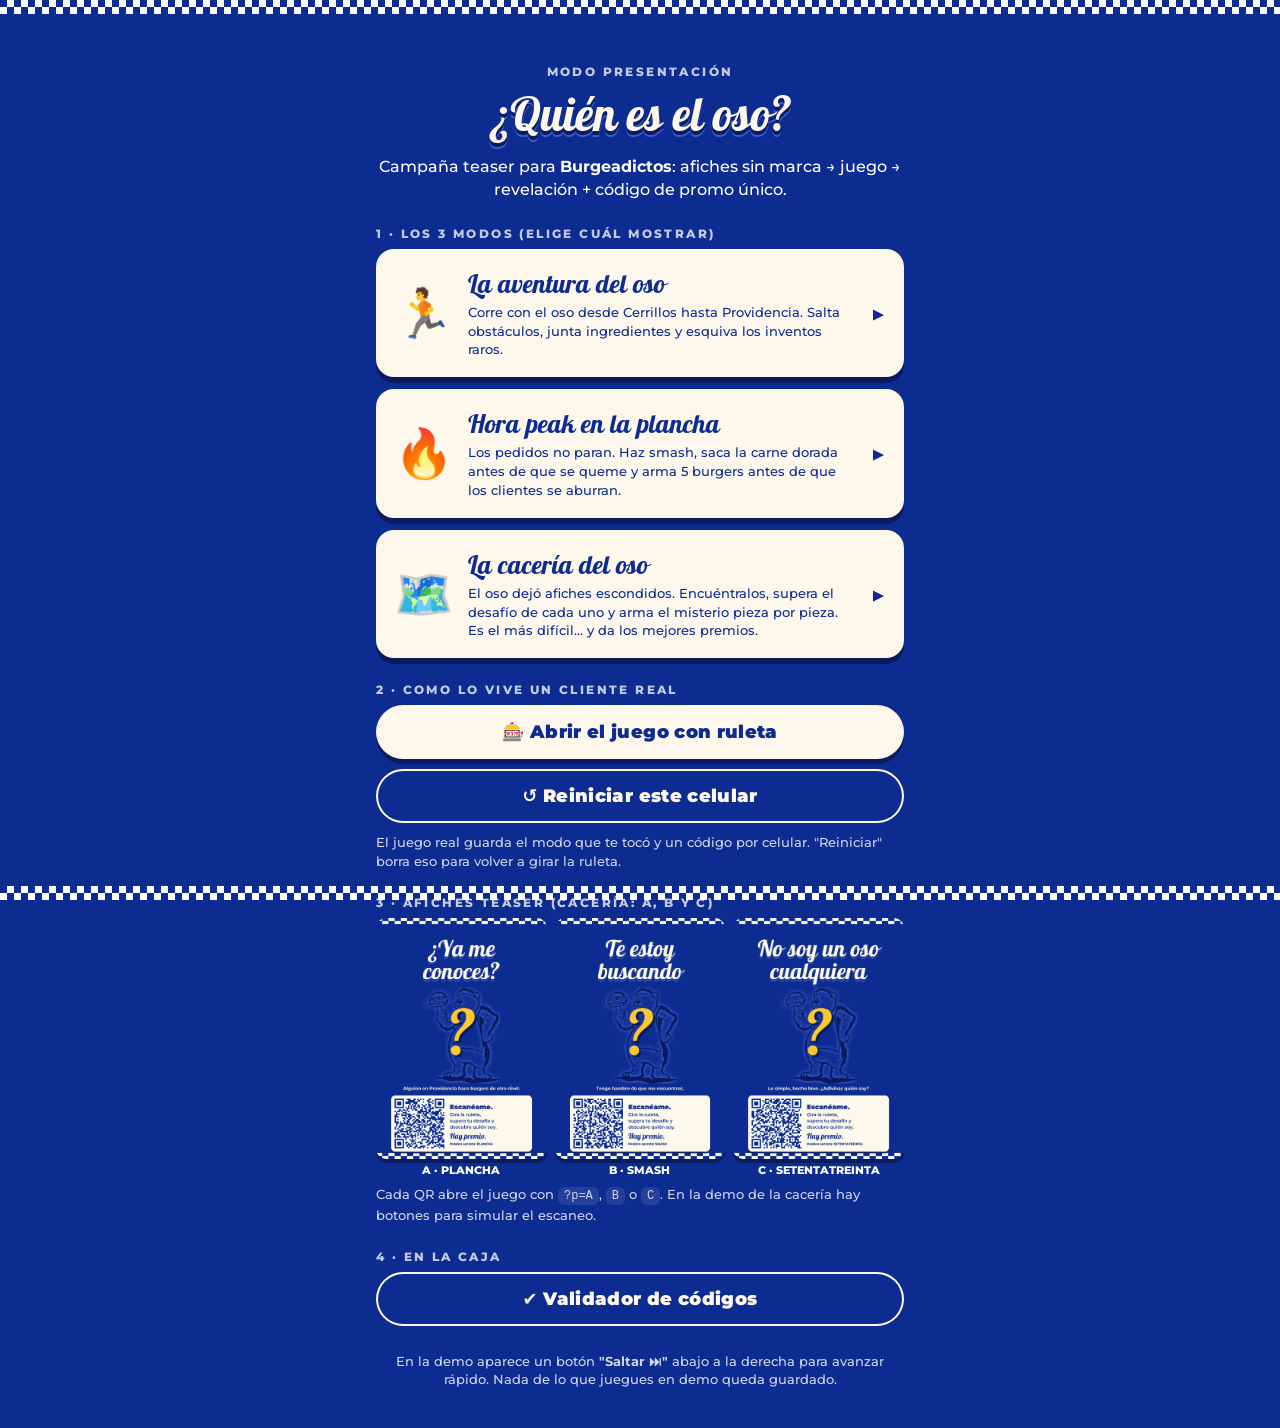
==== demo.html @ ca52b4ad "Página demo.html para presentar los 3 modos Co-Authored-By: Claude Opus 5.5 <noreply@anthropic.com>" ====
<!doctype html>
<html lang="es">
<head>
  <meta charset="utf-8">
  <meta name="viewport" content="width=device-width, initial-scale=1, viewport-fit=cover">
  <meta name="theme-color" content="#0d2c91">
  <title>Demo: ¿Quién es el oso?</title>
  <meta name="robots" content="noindex">
  <link rel="preconnect" href="https://fonts.googleapis.com">
  <link rel="preconnect" href="https://fonts.gstatic.com" crossorigin>
  <link href="https://fonts.googleapis.com/css2?family=Montserrat:wght@500;700;800;900&family=Pattaya&display=swap" rel="stylesheet">
  <link rel="stylesheet" href="style.css?v=5">
  <style>
    body { user-select: text; -webkit-user-select: text; }
    main { max-width: 560px; }
    .modo-card { display: flex; gap: 14px; align-items: center; text-align: left; text-decoration: none; }
    .modo-card .em { font-size: 48px; line-height: 1; flex: none; }
    .modo-card h3 { font-family: "Pattaya"; font-weight: 400; font-size: 26px; margin: 0; }
    .modo-card p { font-size: 13px; }
    .modo-card .go { margin-left: auto; font-size: 26px; flex: none; }
    .seccion { width: 100%; text-align: left; margin-top: 10px; }
    .seccion > .tag { display: block; margin-bottom: 8px; }
    .grid-afiches { display: grid; grid-template-columns: repeat(3, 1fr); gap: 8px; }
    .grid-afiches a { display: block; border-radius: 10px; overflow: hidden; box-shadow: 0 4px 0 var(--azul-osc); }
    .grid-afiches img { display: block; width: 100%; height: auto; }
    .grid-afiches span { display: block; font-size: 11px; font-weight: 800; text-align: center; margin-top: 4px; }
    .links { display: grid; gap: 10px; }
    .links .btn { text-align: center; }
    code { font-size: 12px; background: rgba(255,255,255,.12); padding: 2px 6px; border-radius: 6px; }
  </style>
</head>
<body>
  <div class="checker top"></div>
  <main>
    <section class="screen">
      <div class="tag">Modo presentación</div>
      <h1 style="font-size:46px">¿Quién es el oso?</h1>
      <p>Campaña teaser para <b>Burgeadictos</b>: afiches sin marca → juego → revelación + código de promo único.</p>

      <div class="seccion">
        <span class="tag">1 · Los 3 modos (elige cuál mostrar)</span>
        <div style="display:grid;gap:12px" id="modos"></div>
      </div>

      <div class="seccion">
        <span class="tag">2 · Como lo vive un cliente real</span>
        <div class="links">
          <a class="btn" href="index.html">🎰 Abrir el juego con ruleta</a>
          <button class="btn alt" id="reset">↺ Reiniciar este celular</button>
          <p class="small">El juego real guarda el modo que te tocó y un código por celular. "Reiniciar" borra eso para volver a girar la ruleta.</p>
        </div>
      </div>

      <div class="seccion">
        <span class="tag">3 · Afiches teaser (cacería: A, B y C)</span>
        <div class="grid-afiches">
          <div><a href="afiches/afiche_1.webp" target="_blank" rel="noopener"><img src="afiches/afiche_1.webp" alt="Afiche ¿Ya me conoces?"></a><span>A · PLANCHA</span></div>
          <div><a href="afiches/afiche_2.webp" target="_blank" rel="noopener"><img src="afiches/afiche_2.webp" alt="Afiche Te estoy buscando"></a><span>B · SMASH</span></div>
          <div><a href="afiches/afiche_3.webp" target="_blank" rel="noopener"><img src="afiches/afiche_3.webp" alt="Afiche No soy un oso cualquiera"></a><span>C · SETENTATREINTA</span></div>
        </div>
        <p class="small" style="margin-top:8px">Cada QR abre el juego con <code>?p=A</code>, <code>B</code> o <code>C</code>. En la demo de la cacería hay botones para simular el escaneo.</p>
      </div>

      <div class="seccion">
        <span class="tag">4 · En la caja</span>
        <div class="links">
          <a class="btn alt" href="validar.html">✔ Validador de códigos</a>
        </div>
      </div>

      <p class="small" style="margin-top:12px">En la demo aparece un botón <b>"Saltar ⏭"</b> abajo a la derecha para avanzar rápido. Nada de lo que juegues en demo queda guardado.</p>
    </section>
  </main>
  <div class="checker bottom"></div>

  <script src="config.js?v=5"></script>
  <script>
    const C = window.CONFIG;
    document.getElementById("modos").innerHTML = C.juego.modos.map((m) => {
      const M = C.modos[m];
      return `<a class="card modo-card" href="index.html?demo=1&modo=${m}">
        <span class="em">${M.emoji}</span>
        <div><h3>${M.nombre}</h3><p>${M.desc}</p></div>
        <span class="go">▶</span>
      </a>`;
    }).join("");
    document.getElementById("reset").onclick = () => {
      try { ["ba_modo", "ba_win", "ba_caza"].forEach((k) => localStorage.removeItem(k)); } catch (e) {}
      const b = document.getElementById("reset");
      b.textContent = "✓ Listo, puedes girar de nuevo";
      setTimeout(() => (b.textContent = "↺ Reiniciar este celular"), 2000);
    };
  </script>
</body>
</html>
---- style.css ----
:root {
  --azul: #0d2c91;
  --azul-osc: #081c5e;
  --azul-claro: #3d5bd1;
  --crema: #fdf7ec;
  --blanco: #ffffff;
  --amarillo: #ffc82e;
  --verde: #2ecc71;
  --rojo: #ff5a5a;
  --radius: 18px;
}
* { box-sizing: border-box; -webkit-tap-highlight-color: transparent; }
html, body { margin: 0; height: 100%; }
body {
  background: var(--azul);
  color: var(--blanco);
  font-family: "Montserrat", system-ui, sans-serif;
  overflow-x: hidden;
  overscroll-behavior: none;
  user-select: none;
  -webkit-user-select: none;
}
img { -webkit-user-drag: none; user-select: none; }
input { user-select: text; -webkit-user-select: text; }

/* franjas de cuadros de la marca */
.checker {
  position: fixed; left: 0; right: 0; height: 14px; z-index: 5; pointer-events: none;
  background:
    conic-gradient(var(--blanco) 25%, transparent 0 50%, var(--blanco) 0 75%, transparent 0) 0 0 / 14px 14px;
}
.checker.top { top: 0; }
.checker.bottom { bottom: 0; }

.hud {
  position: fixed; top: 14px; left: 0; right: 0; z-index: 4;
  display: flex; justify-content: space-between; align-items: center;
  padding: 10px 16px; max-width: 480px; margin: 0 auto;
}
.hud[hidden] { display: none; }
.dots { display: flex; gap: 6px; }
.dots span { width: 26px; height: 8px; border-radius: 4px; background: rgba(255,255,255,.25); transition: background .3s; }
.dots span.done { background: var(--amarillo); }
.dots span.now { background: var(--blanco); }
.icon-btn { background: rgba(255,255,255,.12); border: 0; color: #fff; width: 38px; height: 38px; border-radius: 50%; font-size: 18px; cursor: pointer; }

main {
  max-width: 480px; margin: 0 auto; min-height: 100%;
  padding: 64px 16px 40px;
  display: flex; flex-direction: column;
}
.screen { flex: 1; display: flex; flex-direction: column; align-items: center; text-align: center; gap: 14px; animation: in .35s ease both; }
@keyframes in { from { opacity: 0; transform: translateY(14px); } }

h1, h2, .script { font-family: "Pattaya", cursive; font-weight: 400; margin: 0; line-height: 1.05; }
h1 { font-size: clamp(44px, 13vw, 62px); color: var(--crema); text-shadow: 0 4px 0 var(--azul-osc), 0 6px 0 var(--azul-claro); }
h2 { font-size: 34px; color: var(--crema); }
p { margin: 0; line-height: 1.45; font-weight: 500; }
.small { font-size: 13px; opacity: .8; }
.tag { font-size: 12px; font-weight: 800; letter-spacing: .2em; text-transform: uppercase; opacity: .75; }

.btn {
  font-family: inherit; font-weight: 900; font-size: 18px; letter-spacing: .02em;
  border: 0; border-radius: 999px; padding: 16px 30px; cursor: pointer;
  background: var(--crema); color: var(--azul);
  box-shadow: 0 5px 0 var(--azul-osc);
  transition: transform .08s, box-shadow .08s;
  touch-action: manipulation;
}
a.btn { text-decoration: none; display: inline-block; }
.btn:active { transform: translateY(4px); box-shadow: 0 1px 0 var(--azul-osc); }
.btn.alt { background: transparent; color: var(--crema); box-shadow: inset 0 0 0 2px var(--crema); }
.btn.big { font-size: 22px; padding: 18px 40px; }
.btn-row { display: flex; gap: 10px; flex-wrap: wrap; justify-content: center; }

/* ---------- intro ---------- */
.silueta-wrap { position: relative; width: min(62vw, 250px); margin: 4px auto; }
.silueta { width: 100%; filter: brightness(0); opacity: .55; animation: bob 3s ease-in-out infinite; }
.silueta-wrap .q {
  position: absolute; inset: 0; display: grid; place-items: center;
  font-family: "Pattaya", cursive; font-size: 120px; color: var(--amarillo);
  text-shadow: 0 6px 0 var(--azul-osc); animation: pulse 1.6s ease-in-out infinite;
}
@keyframes bob { 50% { transform: translateY(-8px); } }
@keyframes pulse { 50% { transform: scale(1.08); } }

/* ---------- tarjetas ---------- */
.card {
  background: var(--crema); color: var(--azul); border-radius: var(--radius);
  padding: 18px; width: 100%; box-shadow: 0 6px 0 var(--azul-osc);
}
.card h3 { margin: 0 0 6px; font-weight: 900; font-size: 20px; }

/* ---------- entre desafíos: logo misterioso ---------- */
.mystery { position: relative; width: 100%; max-width: 330px; aspect-ratio: 2 / 1; margin: 6px auto; border-radius: 14px; overflow: hidden; background: var(--azul-osc); }
.mystery img { width: 100%; height: 100%; object-fit: contain; padding: 10px; }
.mystery .tiles { position: absolute; inset: 0; display: grid; grid-template-columns: repeat(3, 1fr); }
.mystery .tile {
  background: var(--azul-claro) repeating-linear-gradient(45deg, rgba(255,255,255,.08) 0 10px, transparent 10px 20px);
  display: grid; place-items: center; font-family: "Pattaya"; font-size: 42px; color: var(--crema);
  border: 2px solid var(--azul-osc); transition: transform .6s ease, opacity .6s ease;
}
.mystery .tile.gone { transform: rotateY(90deg) scale(.6); opacity: 0; }
.pista { font-weight: 700; font-size: 17px; }

/* ---------- burger (CSS) ---------- */
.stack { display: flex; flex-direction: column-reverse; align-items: center; min-height: 170px; justify-content: flex-start; width: 220px; margin: 0 auto; }
.layer { width: 80%; border-radius: 10px; margin-top: -2px; position: relative; animation: drop .25s ease-out both; }
@keyframes drop { from { transform: translateY(-40px); opacity: 0; } }
.l-pan_top { height: 46px; width: 84%; border-radius: 110px 110px 12px 12px; background: radial-gradient(circle at 35% 30%, #f6c066, #d98a2b 70%); }
.l-pan_top::after { content: ""; position: absolute; inset: 10px 25%; background: radial-gradient(#fff6 1.5px, transparent 2px) 0 0 / 14px 9px; }
.l-pan_base { height: 22px; width: 82%; border-radius: 6px 6px 22px 22px; background: linear-gradient(#e6a24a, #c97b25); }
.l-carne { height: 24px; width: 88%; border-radius: 14px; background: radial-gradient(circle at 30% 40%, #7a4a30, #4a2a1a 70%); }
.l-queso { height: 9px; width: 92%; background: var(--amarillo); border-radius: 3px; }
.l-queso::after { content: ""; position: absolute; left: 20%; top: 6px; width: 12px; height: 12px; background: var(--amarillo); border-radius: 0 0 8px 8px; box-shadow: 60px 0 0 var(--amarillo), 110px -2px 0 var(--amarillo); }
.l-tocino { height: 9px; width: 90%; border-radius: 6px; background: repeating-linear-gradient(90deg, #c0392b 0 12px, #f19a8b 12px 18px); }
.l-tomate { height: 11px; width: 80%; border-radius: 6px; background: #e0412f; box-shadow: inset 0 -3px 0 #a92a1d; }
.l-lechuga { height: 12px; width: 94%; border-radius: 40% 60% 50% 50%; background: #6cc04a; box-shadow: inset 0 -3px 0 #3f8f28; }
.l-cebolla { height: 8px; width: 78%; border-radius: 6px; background: #f1def5; border: 2px solid #b07cc6; }
.l-pepinillos { height: 9px; width: 74%; background: radial-gradient(circle, #8cc63f 55%, #4d7c1d 60%, transparent 62%) 0 0 / 20px 9px; }
.l-pina { height: 12px; width: 78%; border-radius: 50%; background: #f5d142; border: 3px solid #d4a017; }
.l-platano { height: 10px; width: 76%; border-radius: 10px; background: #ffe066; }
.l-gomitas { height: 10px; width: 76%; border-radius: 10px; background: repeating-linear-gradient(90deg, #ff4fa3 0 10px, #4fd1ff 10px 20px, #b3ff4f 20px 30px); }

.receta-card { background: var(--crema); color: var(--azul); border-radius: var(--radius); padding: 14px 10px 18px; width: 100%; box-shadow: 0 6px 0 var(--azul-osc); }
.receta-card .nombre { font-family: "Pattaya"; font-size: 36px; }
.timer-bar { height: 6px; background: rgba(13,44,145,.2); border-radius: 3px; overflow: hidden; margin: 8px 20px 0; }
.timer-bar i { display: block; height: 100%; background: var(--azul); transform-origin: left; }
.tray { display: grid; grid-template-columns: repeat(3, 1fr); gap: 8px; width: 100%; }
.chip {
  background: var(--blanco); color: var(--azul); border: 0; border-radius: 14px; padding: 10px 4px 8px;
  font-family: inherit; font-weight: 800; font-size: 12px; cursor: pointer;
  display: flex; flex-direction: column; align-items: center; gap: 6px;
  box-shadow: 0 4px 0 var(--azul-osc); touch-action: manipulation;
}
.chip:active { transform: translateY(3px); box-shadow: 0 1px 0 var(--azul-osc); }
.chip .layer { width: 56px; animation: none; margin: 0; }
.chip .l-pan_top { height: 22px; }
.chip .l-queso::after { display: none; }
.chip.bad { animation: shake .35s; background: #ffd6d6; }
@keyframes shake { 25% { transform: translateX(-6px); } 75% { transform: translateX(6px); } }

.lives { display: flex; gap: 6px; justify-content: center; font-size: 22px; min-height: 28px; }
.lives .off { filter: grayscale(1); opacity: .3; }

/* ---------- smash ---------- */
.plancha { width: 100%; height: 150px; border-radius: 16px; background: linear-gradient(#3a3f4a, #23262d); position: relative; display: grid; place-items: center; box-shadow: inset 0 -8px 0 #15171c; }
.bolita { width: 90px; height: 70px; border-radius: 50%; background: radial-gradient(circle at 35% 35%, #c96a5a, #8e3a2e 70%); transition: all .15s ease-out; }
.bolita.s1 { width: 120px; height: 46px; } .bolita.s2 { width: 150px; height: 32px; background: radial-gradient(circle at 35% 35%, #9a5a3a, #5a3020 70%); }
.bolita.s3 { width: 180px; height: 22px; border-radius: 40%; background: radial-gradient(circle at 35% 35%, #7a4a30, #4a2a1a 70%); }
.humo { position: absolute; top: 10px; font-size: 26px; opacity: 0; }
.humo.on { animation: humo .8s ease-out; }
@keyframes humo { 0% { opacity: .9; transform: translateY(20px); } 100% { opacity: 0; transform: translateY(-30px); } }
.meter { position: relative; width: 100%; height: 34px; background: var(--azul-osc); border-radius: 17px; overflow: hidden; box-shadow: inset 0 0 0 3px rgba(255,255,255,.15); }
.meter .zone { position: absolute; top: 0; bottom: 0; background: var(--verde); }
.meter .zone.perfect::after { content: ""; position: absolute; inset: 0 40%; background: #b8ffcf; }
.meter .needle { position: absolute; top: -4px; bottom: -4px; width: 6px; margin-left: -3px; background: var(--blanco); border-radius: 3px; box-shadow: 0 0 8px #fff; }
.feedback { font-weight: 900; font-size: 22px; min-height: 30px; }
.feedback.ok { color: var(--verde); } .feedback.no { color: var(--rojo); }

/* ---------- atrapa ---------- */
.arena {
  position: relative; width: 100%; height: min(58vh, 460px); border-radius: 18px; overflow: hidden;
  background: linear-gradient(var(--azul-osc), var(--azul) 70%, var(--azul-claro));
  touch-action: none;
}
.arena .item { position: absolute; top: 0; left: 0; font-size: 34px; line-height: 1; will-change: transform; }
.arena .oso { position: absolute; bottom: 6px; left: 0; width: 84px; will-change: transform; pointer-events: none; }
.arena .pop { position: absolute; font-weight: 900; font-size: 20px; pointer-events: none; animation: pop .6s ease-out forwards; }
@keyframes pop { to { transform: translateY(-40px); opacity: 0; } }
.arena .hint { position: absolute; bottom: 100px; left: 0; right: 0; font-weight: 700; opacity: .7; pointer-events: none; }
.score-row { display: flex; justify-content: space-between; width: 100%; font-weight: 900; font-size: 18px; }

/* ---------- memoria ---------- */
.grid-mem { display: grid; grid-template-columns: repeat(4, 1fr); gap: 8px; width: 100%; perspective: 800px; }
.mcard { aspect-ratio: 3 / 4; position: relative; cursor: pointer; transform-style: preserve-3d; transition: transform .35s; }
.mcard.flip { transform: rotateY(180deg); }
.mcard .f, .mcard .b { position: absolute; inset: 0; border-radius: 12px; backface-visibility: hidden; display: grid; place-items: center; }
.mcard .f { background: var(--azul-claro); border: 3px solid var(--crema); }
.mcard .f img { width: 52%; opacity: .9; }
.mcard .b { background: var(--crema); transform: rotateY(180deg); padding: 6px; }
.mcard .b img { width: 100%; height: 100%; object-fit: contain; }
.mcard.match .b { box-shadow: 0 0 0 3px var(--amarillo); }

/* ---------- pistas (quiz) ---------- */
.opts { display: grid; gap: 10px; width: 100%; }
.opt { font-family: inherit; font-weight: 800; font-size: 17px; text-align: left; padding: 15px 18px; border-radius: 14px; border: 0; background: var(--blanco); color: var(--azul); box-shadow: 0 4px 0 var(--azul-osc); cursor: pointer; }
.opt.ok { background: var(--verde); color: #fff; }
.opt.no { background: var(--rojo); color: #fff; animation: shake .35s; }
.hint-btn { background: none; border: 0; color: var(--amarillo); font-family: inherit; font-weight: 800; text-decoration: underline; cursor: pointer; font-size: 14px; }

/* ---------- revelación ---------- */
.reveal-logo { width: min(80vw, 330px); animation: zoom .8s cubic-bezier(.2, 1.6, .4, 1) both; }
@keyframes zoom { from { transform: scale(.2) rotate(-12deg); opacity: 0; } }
.oso-reveal { width: 150px; margin-top: -6px; animation: in .6s .4s both; }
.cupon { position: relative; background: var(--crema); color: var(--azul); border-radius: var(--radius); padding: 20px 18px; width: 100%; box-shadow: 0 6px 0 var(--azul-osc); }
.cupon::before, .cupon::after { content: ""; position: absolute; top: 50%; width: 26px; height: 26px; margin-top: -13px; border-radius: 50%; background: var(--azul); }
.cupon::before { left: -13px; } .cupon::after { right: -13px; }
.cupon .promo { font-weight: 900; font-size: 20px; }
.cupon .precio { font-family: "Pattaya"; font-size: 46px; line-height: 1; }
.cupon .code { font-family: ui-monospace, Menlo, Consolas, monospace; font-weight: 800; font-size: clamp(20px, 7vw, 28px); letter-spacing: .06em; margin: 12px 0 4px; padding: 10px; border: 2px dashed var(--azul); border-radius: 10px; user-select: all; -webkit-user-select: all; }
.info-row { display: flex; gap: 10px; align-items: flex-start; text-align: left; }
.info-row .ico { font-size: 22px; }
.confetti { position: fixed; inset: 0; pointer-events: none; z-index: 10; overflow: hidden; }
.confetti i { position: absolute; top: -20px; width: 10px; height: 16px; border-radius: 2px; animation: fall linear forwards; }
@keyframes fall { to { transform: translateY(110vh) rotate(720deg); } }

.toast { position: fixed; left: 50%; bottom: 40px; transform: translateX(-50%); background: var(--crema); color: var(--azul); padding: 10px 18px; border-radius: 999px; font-weight: 800; z-index: 20; animation: in .25s both; }
.demo-skip { position: fixed; right: 12px; bottom: 24px; z-index: 30; font-size: 12px; padding: 8px 14px; opacity: .8; }

/* ---------- ruleta ---------- */
.ruleta { width: 100%; background: var(--crema); color: var(--azul); border-radius: var(--radius); padding: 28px 16px; box-shadow: 0 6px 0 var(--azul-osc); margin-top: 20px; }
.ruleta-emoji { font-size: 96px; line-height: 1.1; }
.ruleta-nombre { font-family: "Pattaya"; font-size: 34px; min-height: 44px; }

/* ---------- aventura (runner) ---------- */
.runner { width: 100%; height: min(64vh, 540px); border-radius: 18px; overflow: hidden; touch-action: none; box-shadow: 0 6px 0 var(--azul-osc); }
.runner canvas { display: block; touch-action: none; }

/* ---------- cocina ---------- */
.pedidos { display: grid; grid-template-columns: repeat(3, 1fr); gap: 6px; width: 100%; min-height: 76px; }
.pedido { background: var(--blanco); color: var(--azul); border: 0; border-radius: 12px; padding: 6px 4px 8px; font-family: inherit; display: flex; flex-direction: column; align-items: center; gap: 2px; cursor: pointer; box-shadow: 0 3px 0 var(--azul-osc); animation: in .3s both; }
.pedido.activo { outline: 3px solid var(--amarillo); }
.pedido .cara { font-size: 24px; line-height: 1; }
.pedido .pn { font-family: "Pattaya"; font-size: 18px; line-height: 1; }
.pedido .pbar { display: block; width: 90%; height: 6px; background: #e3e6f3; border-radius: 3px; overflow: hidden; }
.pedido .pbar b { display: block; height: 100%; width: 100%; background: var(--verde); }
.plancha2 { display: grid; grid-template-columns: repeat(3, 1fr); gap: 8px; width: 100%; padding: 10px; border-radius: 16px; background: linear-gradient(#3a3f4a, #23262d); box-shadow: inset 0 -6px 0 #15171c; }
.slot { position: relative; aspect-ratio: 1; border-radius: 50%; border: 0; cursor: pointer; font-family: inherit; touch-action: manipulation;
  background: conic-gradient(var(--amarillo) var(--p, 0%), rgba(255,255,255,.08) 0); display: grid; place-items: center; }
.slot .patty { width: 70%; height: 70%; border-radius: 50%; transition: all .15s; }
.slot .slot-txt { position: absolute; font-weight: 900; font-size: 13px; color: #fff; text-shadow: 0 1px 3px #000; }
.slot.vacia .patty { background: rgba(255,255,255,.06); width: 60%; height: 60%; border: 2px dashed rgba(255,255,255,.3); }
.slot.vacia .slot-txt { font-size: 26px; opacity: .6; }
.slot.bola .patty { width: 46%; height: 46%; background: radial-gradient(circle at 35% 35%, #d77a6a, #8e3a2e 70%); }
.slot.cocinando .patty { width: 80%; height: 80%; background: radial-gradient(circle at 35% 35%, #a5583e, #6a3322 70%); animation: chis .25s infinite alternate; }
.slot.lista .patty { width: 80%; height: 80%; background: radial-gradient(circle at 35% 35%, #9a6a3a, #5a3020 70%); box-shadow: 0 0 0 3px var(--verde), 0 0 18px var(--verde); animation: pulse .7s infinite; }
.slot.quemada .patty { width: 80%; height: 80%; background: radial-gradient(circle at 35% 35%, #333, #0d0d0d 70%); }
@keyframes chis { to { transform: scale(1.03) rotate(3deg); } }
.mesa { width: 100%; background: var(--crema); color: var(--azul); border-radius: 14px; padding: 8px 10px; }
.receta-guia { display: flex; flex-wrap: wrap; gap: 4px; align-items: center; justify-content: center; min-height: 28px; }
.receta-guia .paso { font-size: 11px; font-weight: 800; padding: 3px 7px; border-radius: 999px; background: #e3e6f3; }
.receta-guia .paso.hecho { background: var(--verde); color: #fff; }
.receta-guia .paso.sig { background: var(--azul); color: #fff; }
.mesa-row { display: flex; align-items: flex-end; justify-content: space-between; }
.stack.mini { min-height: 60px; width: 150px; margin: 0; transform: scale(.75); transform-origin: bottom left; }
.listas { font-weight: 800; font-size: 12px; text-align: center; }
.listas b { font-size: 26px; }
.tray9 { grid-template-columns: repeat(3, 1fr); }
.tray9 .chip { padding: 7px 4px 6px; font-size: 11px; }
.tray9 .chip .layer { width: 44px; }

/* ---------- cacería ---------- */
.pista-card { text-align: center; }
.estaciones { display: grid; gap: 8px; width: 100%; }
.estacion { display: flex; gap: 12px; align-items: center; text-align: left; background: rgba(255,255,255,.08); border-radius: 14px; padding: 10px 14px; }
.estacion.ok { background: rgba(46,204,113,.2); }
.estacion .num { width: 34px; height: 34px; flex: none; border-radius: 50%; display: grid; place-items: center; font-weight: 900; background: var(--crema); color: var(--azul); }
.estacion.ok .num { background: var(--verde); color: #fff; }
.palabra-row { display: flex; gap: 8px; width: 100%; }
.palabra-row input { flex: 1; min-width: 0; font: 800 16px Montserrat, sans-serif; text-transform: uppercase; padding: 12px 14px; border-radius: 999px; border: 2px solid var(--crema); background: var(--azul-osc); color: var(--crema); outline: none; }
.palabra-row input:focus { border-color: var(--amarillo); }
.palabra-row .btn { padding: 12px 20px; font-size: 16px; }

@media (prefers-reduced-motion: reduce) {
  *, *::before, *::after { animation-duration: .01ms !important; transition-duration: .01ms !important; }
}
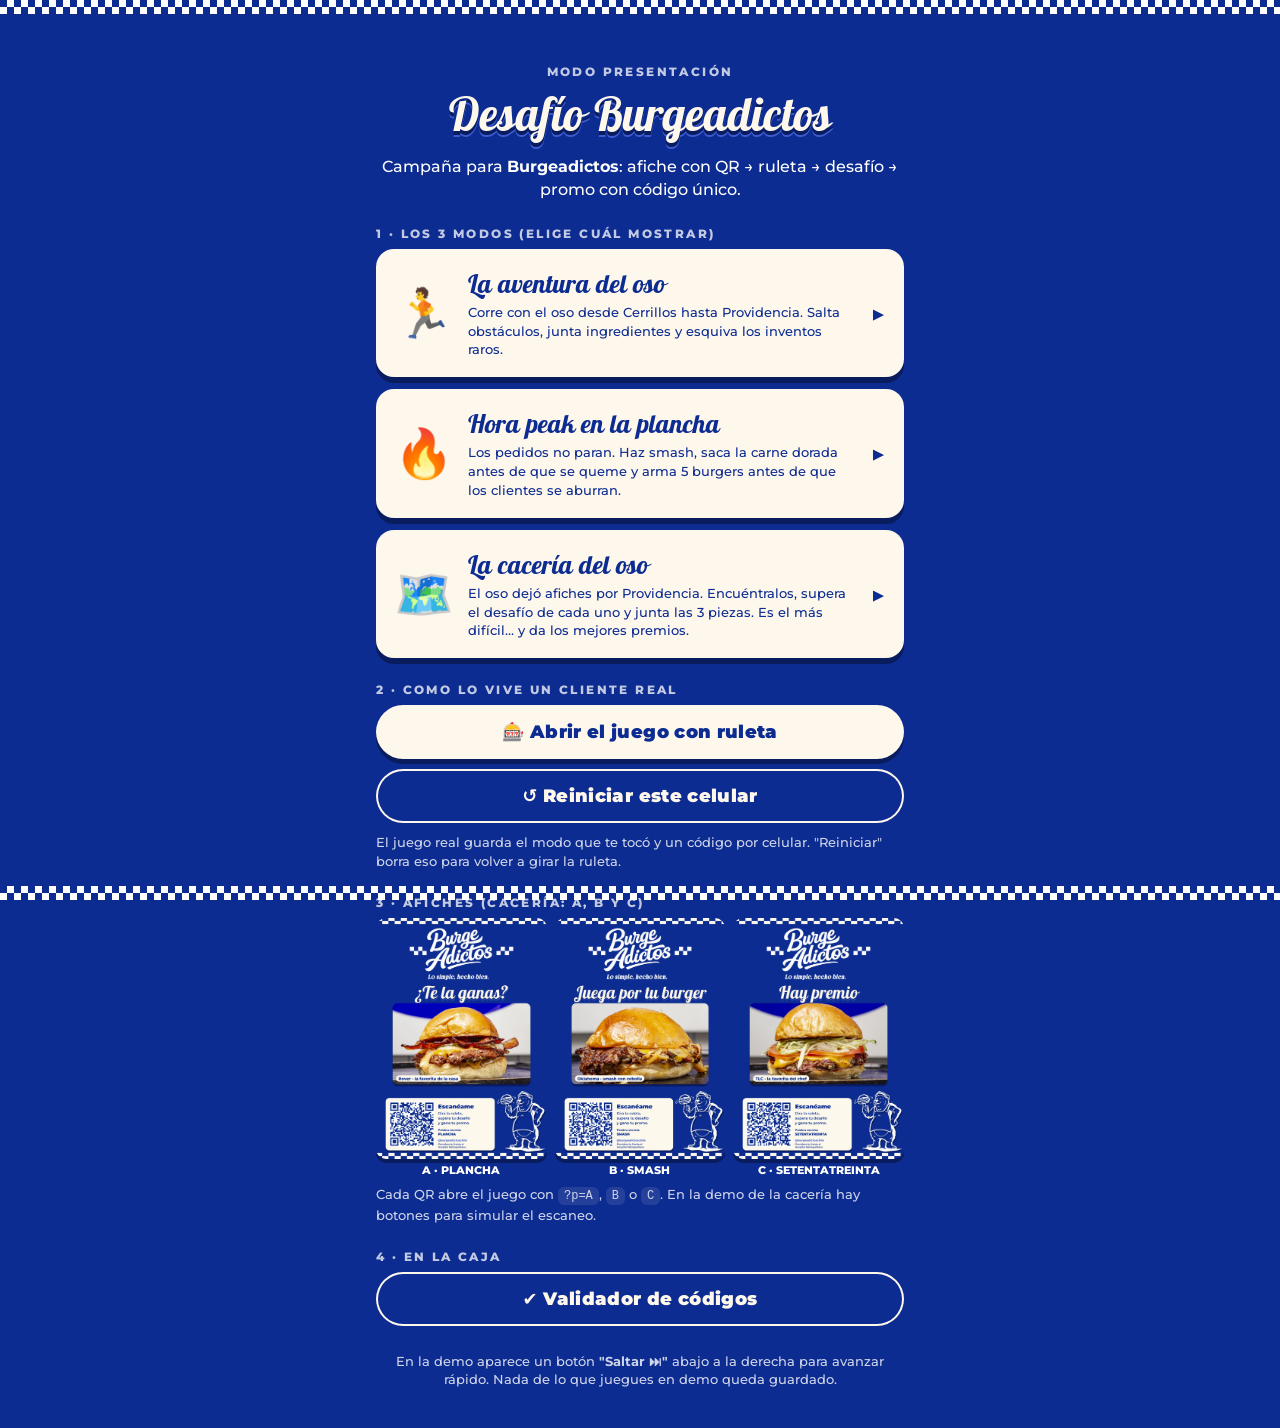
==== commit c29540d4: "Marca visible desde el inicio: intro, textos y afiches con producto Co-Authored-By: Claude Opus 5.5 " ====
--- a/demo.html
+++ b/demo.html
@@ -4,12 +4,12 @@
   <meta charset="utf-8">
   <meta name="viewport" content="width=device-width, initial-scale=1, viewport-fit=cover">
   <meta name="theme-color" content="#0d2c91">
-  <title>Demo: ¿Quién es el oso?</title>
+  <title>Demo: Desafío Burgeadictos</title>
   <meta name="robots" content="noindex">
   <link rel="preconnect" href="https://fonts.googleapis.com">
   <link rel="preconnect" href="https://fonts.gstatic.com" crossorigin>
   <link href="https://fonts.googleapis.com/css2?family=Montserrat:wght@500;700;800;900&family=Pattaya&display=swap" rel="stylesheet">
-  <link rel="stylesheet" href="style.css?v=5">
+  <link rel="stylesheet" href="style.css?v=6">
   <style>
     body { user-select: text; -webkit-user-select: text; }
     main { max-width: 560px; }
@@ -34,8 +34,8 @@
   <main>
     <section class="screen">
       <div class="tag">Modo presentación</div>
-      <h1 style="font-size:46px">¿Quién es el oso?</h1>
-      <p>Campaña teaser para <b>Burgeadictos</b>: afiches sin marca → juego → revelación + código de promo único.</p>
+      <h1 style="font-size:46px">Desafío Burgeadictos</h1>
+      <p>Campaña para <b>Burgeadictos</b>: afiche con QR → ruleta → desafío → promo con código único.</p>
 
       <div class="seccion">
         <span class="tag">1 · Los 3 modos (elige cuál mostrar)</span>
@@ -52,7 +52,7 @@
       </div>
 
       <div class="seccion">
-        <span class="tag">3 · Afiches teaser (cacería: A, B y C)</span>
+        <span class="tag">3 · Afiches (cacería: A, B y C)</span>
         <div class="grid-afiches">
           <div><a href="afiches/afiche_1.webp" target="_blank" rel="noopener"><img src="afiches/afiche_1.webp" alt="Afiche ¿Ya me conoces?"></a><span>A · PLANCHA</span></div>
           <div><a href="afiches/afiche_2.webp" target="_blank" rel="noopener"><img src="afiches/afiche_2.webp" alt="Afiche Te estoy buscando"></a><span>B · SMASH</span></div>
@@ -73,7 +73,7 @@
   </main>
   <div class="checker bottom"></div>
 
-  <script src="config.js?v=5"></script>
+  <script src="config.js?v=6"></script>
   <script>
     const C = window.CONFIG;
     document.getElementById("modos").innerHTML = C.juego.modos.map((m) => {
--- a/style.css
+++ b/style.css
@@ -207,6 +207,13 @@
 
 .toast { position: fixed; left: 50%; bottom: 40px; transform: translateX(-50%); background: var(--crema); color: var(--azul); padding: 10px 18px; border-radius: 999px; font-weight: 800; z-index: 20; animation: in .25s both; }
 .demo-skip { position: fixed; right: 12px; bottom: 24px; z-index: 30; font-size: 12px; padding: 8px 14px; opacity: .8; }
+
+/* ---------- intro con marca ---------- */
+.intro-logo { width: min(64vw, 260px); }
+.intro-hero { position: relative; width: 100%; max-width: 360px; margin: 4px auto 8px; }
+.intro-burger { width: 100%; border-radius: 18px; box-shadow: 0 6px 0 var(--azul-osc); display: block; }
+.intro-oso { position: absolute; right: -10px; bottom: -14px; width: 34%; filter: drop-shadow(0 4px 0 var(--azul-osc)); animation: bob 3s ease-in-out infinite; }
+.mystery.foto img { object-fit: cover; padding: 0; }
 
 /* ---------- ruleta ---------- */
 .ruleta { width: 100%; background: var(--crema); color: var(--azul); border-radius: var(--radius); padding: 28px 16px; box-shadow: 0 6px 0 var(--azul-osc); margin-top: 20px; }
